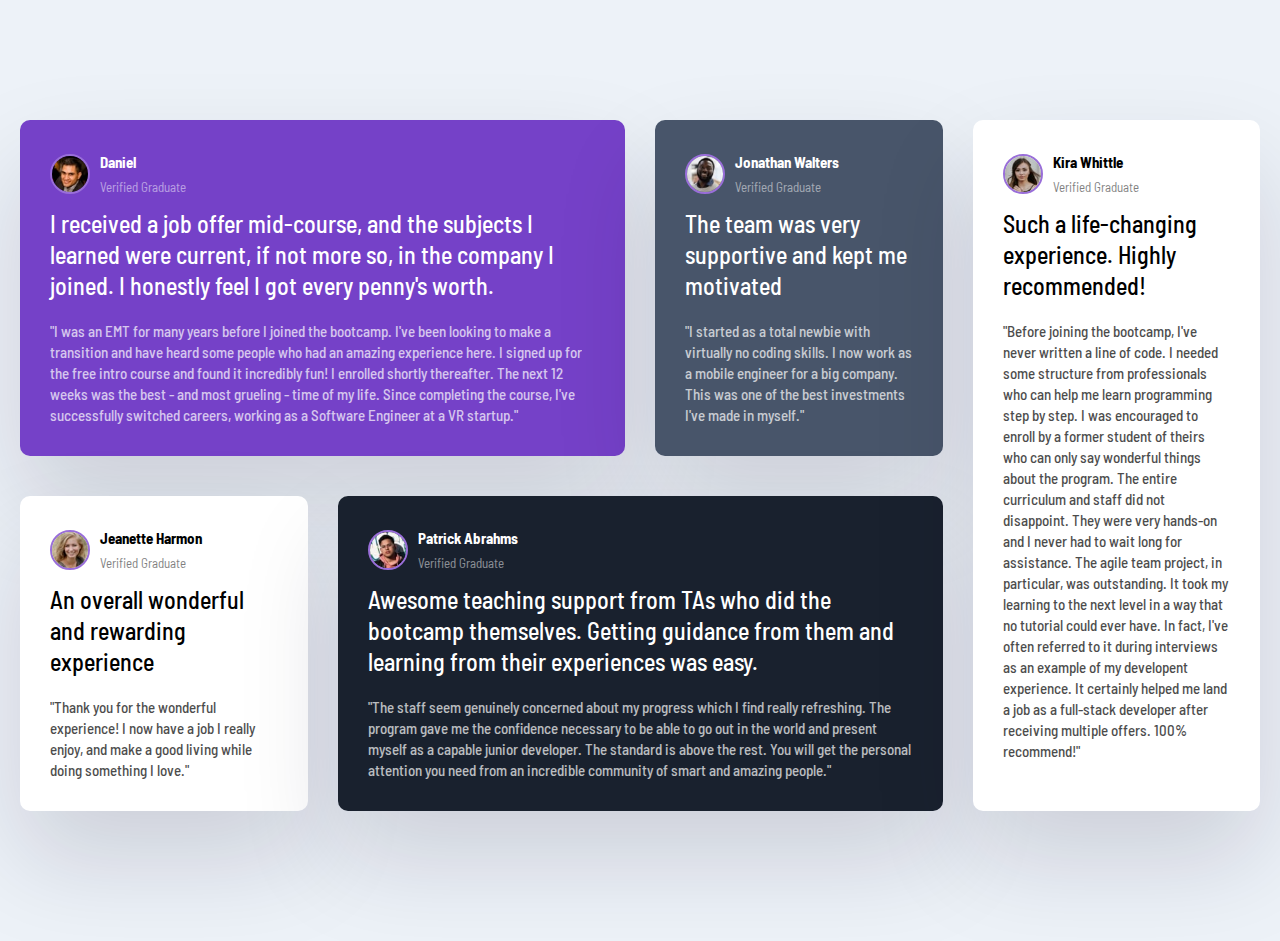
==== index.html @ ffb47e46 "$testimonials branch" ====
<!DOCTYPE html>
<html lang="en">
  <head>
    <meta charset="UTF-8" />
    <meta http-equiv="X-UA-Compatible" content="IE=edge" />
    <meta name="viewport" content="width=device-width, initial-scale=1.0" />
    <link rel="stylesheet" href="index.css" />
    <title>Testimonials</title>
  </head>
  <body>
    <div class="testimonials">
      <div class="card card--bg-purple">
        <header class="card__header">
          <img src="/testimonials-grid-section-main/images/image-daniel.jpg" class="card__img" alt="" />
          <div>
            <h3>Daniel </h3>
            <p>Verified Graduate</p>
          </div>
        </header>
        <p class="card__lead">
          I received a job offer mid-course, and the subjects I learned were
          current, if not more so, in the company I joined. I honestly feel I
          got every penny's worth.
        </p>
        <p class="card__quote">
          "I was an EMT for many years before I joined the bootcamp. I've been
          looking to make a transition and have heard some people who had an
          amazing experience here. I signed up for the free intro course and
          found it incredibly fun! I enrolled shortly thereafter. The next 12
          weeks was the best - and most grueling - time of my life. Since
          completing the course, I've successfully switched careers, working as
          a Software Engineer at a VR startup."
        </p>
      </div>

      <div class="card card--bg-gray-blue">
        <header class="card__header">
          <img src="/testimonials-grid-section-main/images/image-jonathan.jpg" class="card__img" alt="" />
          <div>
            <h3>Jonathan Walters</h3>
            <p>Verified Graduate</p>
          </div>
        </header>
        <p class="card__lead">
          The team was very supportive and kept me motivated
        </p>
        <p class="card__quote">
          "I started as a total newbie with virtually no coding skills. I now
          work as a mobile engineer for a big company. This was one of the best
          investments I've made in myself."
        </p>
      </div>

      <div class="card">
        <header class="card__header">
          <img src="/testimonials-grid-section-main/images/image-jeanette.jpg" class="card__img" alt="" />
          <div>
            <h3>Jeanette Harmon</h3>
            <p>Verified Graduate</p>
          </div>
        </header>
        <p class="card__lead">An overall wonderful and rewarding experience</p>
        <p class="card__quote">
          "Thank you for the wonderful experience! I now have a job I really
          enjoy, and make a good living while doing something I love."
        </p>
      </div>

      <div class="card card--bg-black-blue">
        <header class="card__header">
          <img src="/testimonials-grid-section-main/images/image-patrick.jpg" class="card__img" alt="" />
          <div>
            <h3>Patrick Abrahms</h3>
            <p>Verified Graduate</p>
          </div>
        </header>
        <p class="card__lead">
          Awesome teaching support from TAs who did the bootcamp themselves.
          Getting guidance from them and learning from their experiences was
          easy.
        </p>
        <p class="card__quote">
          "The staff seem genuinely concerned about my progress which I find
          really refreshing. The program gave me the confidence necessary to be
          able to go out in the world and present myself as a capable junior
          developer. The standard is above the rest. You will get the personal
          attention you need from an incredible community of smart and amazing
          people."
        </p>
      </div>

      <div class="card">
        <header class="card__header">
          <img src="/testimonials-grid-section-main/images/image-kira.jpg" class="card__img" alt="" />
          <div>
            <h3>Kira Whittle</h3>
            <p>Verified Graduate</p>
          </div>
        </header>
        <p class="card__lead">
          Such a life-changing experience. Highly recommended!
        </p>
        <p class="card__quote">
          "Before joining the bootcamp, I've never written a line of code. I
          needed some structure from professionals who can help me learn
          programming step by step. I was encouraged to enroll by a former
          student of theirs who can only say wonderful things about the program.
          The entire curriculum and staff did not disappoint. They were very
          hands-on and I never had to wait long for assistance. The agile team
          project, in particular, was outstanding. It took my learning to the
          next level in a way that no tutorial could ever have. In fact, I've
          often referred to it during interviews as an example of my developent
          experience. It certainly helped me land a job as a full-stack
          developer after receiving multiple offers. 100% recommend!"
        </p>
      </div>
    </div>
  </body>
</html>
---- index.css ----
@import url('https://fonts.googleapis.com/css2?family=Barlow+Semi+Condensed:wght@200;300;400;700&display=swap');

* {
  box-sizing: border-box;
  margin: 0;
  padding: 0;
}

body {
  background: #edf2f8;
  font-family: 'Barlow Semi Condensed', sans-serif;
  line-height: 1.7;
  font-size: 13px;
}

.testimonials {
  max-width: 1440px;
  margin: 100px auto;
  padding: 20px;
  display: grid;
  grid-template-columns: repeat(4, 1fr);
  gap: 30px;
}

.card {
  background: #fff;
  border-radius: 10px;
  padding: 30px;
  box-shadow: rgba(17, 12, 46, 0.15) 0px 48px 100px 0px;
  margin-bottom: 10px;
}

.card__header {
  display: flex;
  align-items: center;
  margin-bottom: 10px;
}

.card__header h3 {
  font-size: 15px;
}

.card__header p {
  opacity: 50%;
}

.card__img {
  width: 40px;
  height: 40px;
  border-radius: 50%;
  border: 2px solid #996ed9;
  margin-right: 10px;
}

.card__lead {
  font-size: 1.5rem;
  font-weight: 500;
  line-height: 1.3;
  margin-bottom: 20px;
}

.card__quote {
  font-size: 15px;
  font-weight: 500;
  line-height: 1.4;
  opacity: 70%;
}

.card--bg-purple {
  background: hsl(263, 55%, 52%);
  color: #fff;
  background-image: url('./images/bg-pattern-quotation.svg');
  background-repeat: no-repeat;
  background-position: top 10px right 100px;
}

.card--bg-gray-blue {
  background: hsl(217, 19%, 35%);
  color: #fff;
}

.card--bg-black-blue {
  background: hsl(219, 29%, 14%);
  color: #fff;
}

.card:nth-of-type(1) {
  grid-column: 1 / 3;
}

.card:nth-of-type(4) {
  grid-column: 2 / 4;
  grid-row: 2;
}

.card:nth-of-type(5) {
  grid-column: 4;
  grid-row: 1 / 3;
}

footer {
  text-align: center;
}

@media (max-width: 768px) {
  .testimonials {
    grid-template-columns: 1fr;
    width: 100%;
  }

  .card:nth-of-type(1) {
    grid-column: 1;
  }

  .card:nth-of-type(4) {
    grid-column: 1;
    grid-row: 4;
  }

  .card:nth-of-type(5) {
    grid-column: 1;
    grid-row: 5;
  }
}
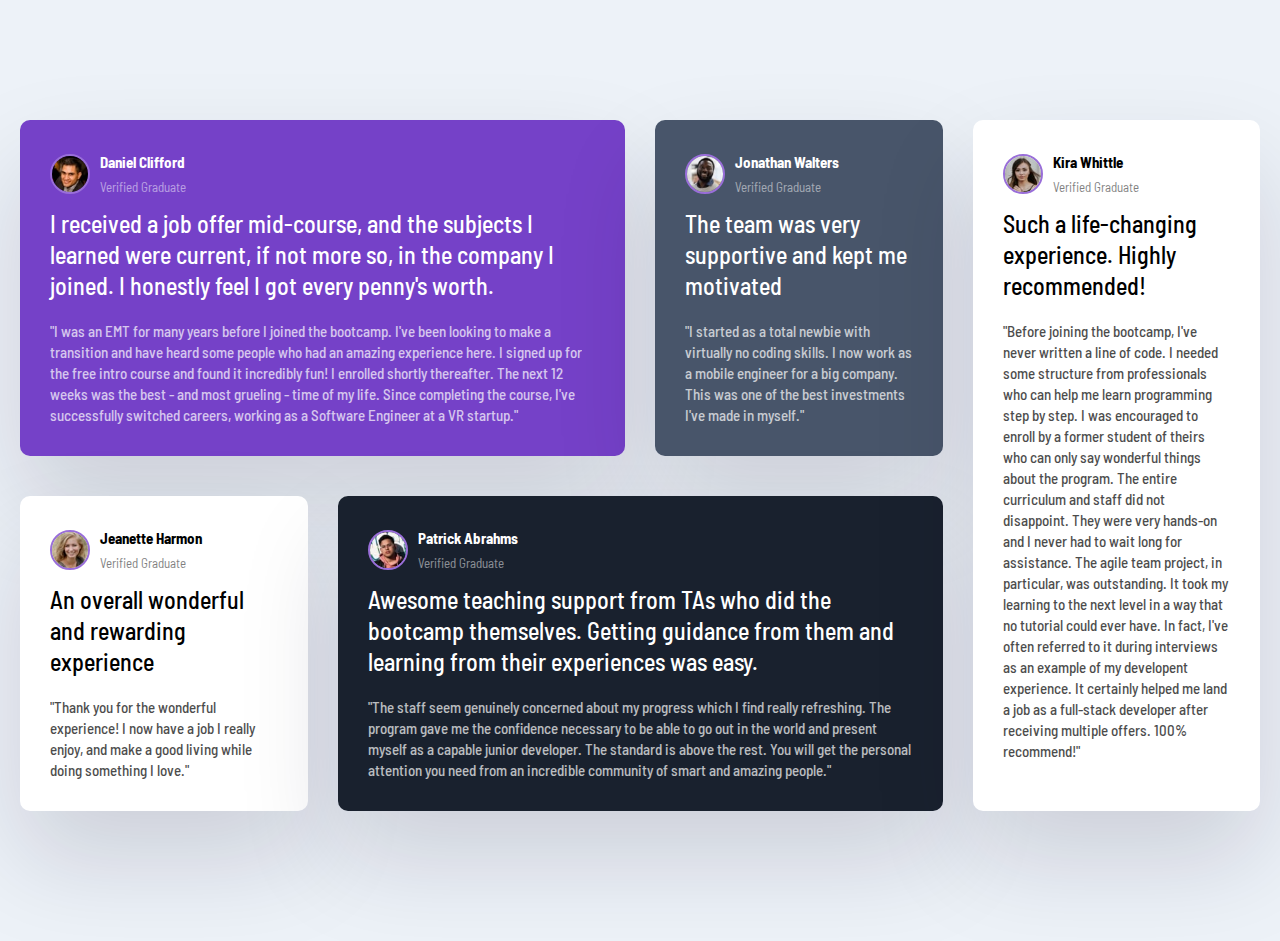
==== commit d9d63bba: "Update index.html" ====
--- a/index.html
+++ b/index.html
@@ -11,9 +11,9 @@
     <div class="testimonials">
       <div class="card card--bg-purple">
         <header class="card__header">
-          <img src="/testimonials-grid-section-main/images/image-daniel.jpg" class="card__img" alt="" />
+          <img src="testimonials-grid-section-main/images/image-daniel.jpg" class="card__img" alt="" />
           <div>
-            <h3>Daniel </h3>
+            <h3>Daniel Clifford </h3>
             <p>Verified Graduate</p>
           </div>
         </header>
@@ -116,4 +116,4 @@
       </div>
     </div>
   </body>
-</html>+</html>
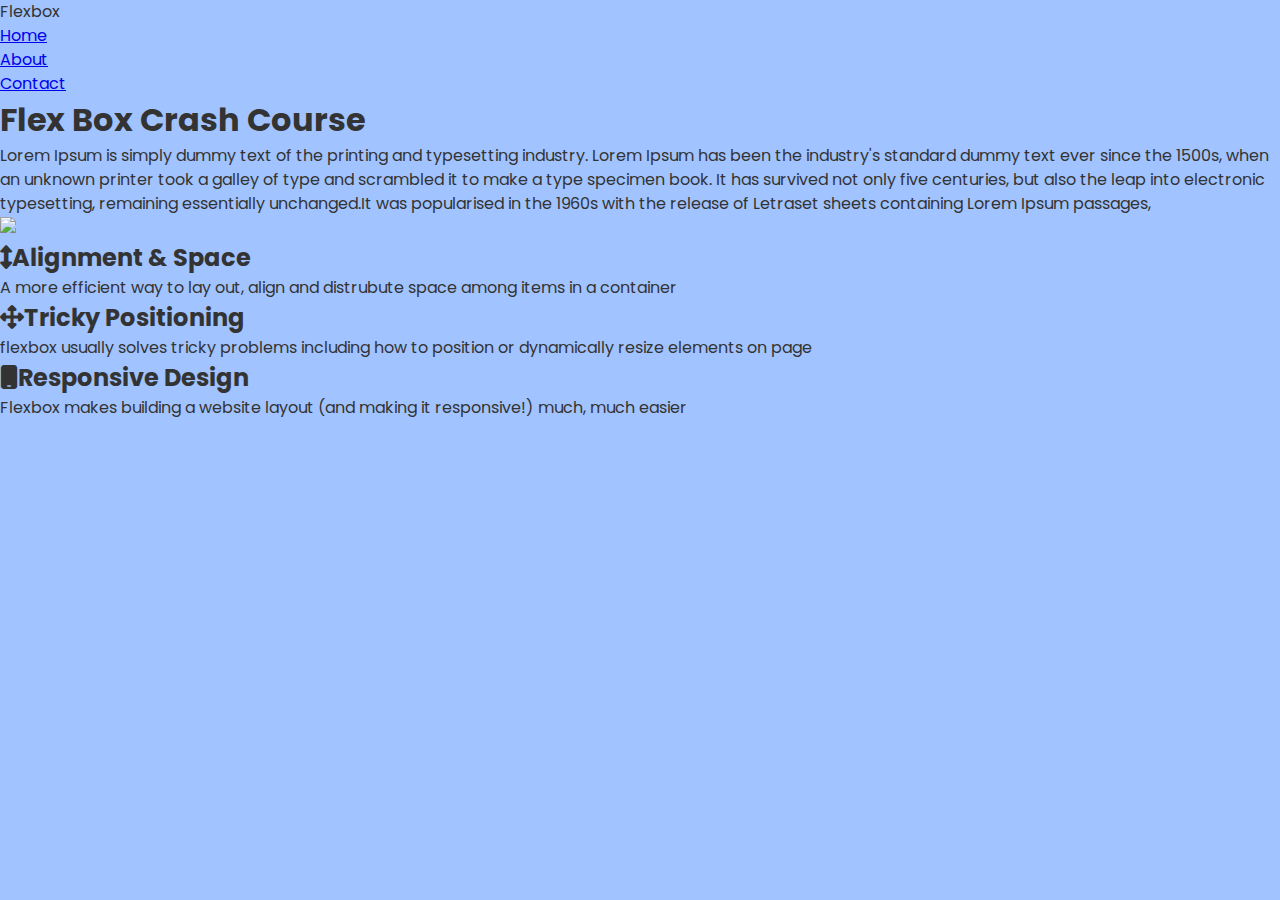
==== commit a90032cf: "$flexbox branch" ====
--- a/index.html
+++ b/index.html
@@ -1,119 +1,62 @@
 <!DOCTYPE html>
 <html lang="en">
+
   <head>
-    <meta charset="UTF-8" />
-    <meta http-equiv="X-UA-Compatible" content="IE=edge" />
-    <meta name="viewport" content="width=device-width, initial-scale=1.0" />
-    <link rel="stylesheet" href="index.css" />
-    <title>Testimonials</title>
+    <meta charset="UTF-8">
+    <meta name="viewport" content="width=device-width, initial-scale=1.0">
+    <link rel="stylesheet" href="https://cdnjs.cloudflare.com/ajax/libs/font-awesome/6.4.2/css/all.min.css">
+    <link rel="stylesheet" href="index.css">
+    <title>Flex-Box-practice</title>
   </head>
+
   <body>
-    <div class="testimonials">
-      <div class="card card--bg-purple">
-        <header class="card__header">
-          <img src="testimonials-grid-section-main/images/image-daniel.jpg" class="card__img" alt="" />
-          <div>
-            <h3>Daniel Clifford </h3>
-            <p>Verified Graduate</p>
-          </div>
-        </header>
-        <p class="card__lead">
-          I received a job offer mid-course, and the subjects I learned were
-          current, if not more so, in the company I joined. I honestly feel I
-          got every penny's worth.
-        </p>
-        <p class="card__quote">
-          "I was an EMT for many years before I joined the bootcamp. I've been
-          looking to make a transition and have heard some people who had an
-          amazing experience here. I signed up for the free intro course and
-          found it incredibly fun! I enrolled shortly thereafter. The next 12
-          weeks was the best - and most grueling - time of my life. Since
-          completing the course, I've successfully switched careers, working as
-          a Software Engineer at a VR startup."
-        </p>
+    <nav class="navbar">
+      <div class="container">
+        <div class="logo">Flexbox</div>
+        <ul class="nav">
+          <li><a href="#">Home</a></li>
+          <li><a href="#">About</a></li>
+          <li><a href="#">Contact</a></li>
+        </ul>
       </div>
+    </nav>
+    <header class="header">
+      <dev class="container">
+        <div>
+          <h1>Flex Box Crash Course</h1>
+          <p>Lorem Ipsum is simply dummy text of the printing and typesetting industry.
+            Lorem Ipsum has been the industry's standard dummy text ever since the 1500s,
+            when an unknown printer took a galley of type and scrambled it to make a type specimen book.
+            It has survived not only five centuries, but also the leap into electronic typesetting,
+            remaining essentially unchanged.It was popularised in the 1960s with the release of Letraset
+            sheets containing Lorem Ipsum passages,
+          </p>
+        </div>
+        <img src="https://github.com/waseemofficial/DSA_Python/blob/main/Images/github_logo_blue.png" />
+      </dev>
+    </header>
+    <section class="boxes">
+      <div class="container">
+        <div class="box">
+          <h2><i class="fas fa-arrows-alt-v"></i>Alignment & Space</h2>
+          <p>A more efficient way to lay out, align
+            and distrubute space among items in a container
+          </p>
+        </div>
+        <div class="box">
+          <h2><i class="fas fa-arrows-alt"></i>Tricky Positioning</h2>
+          <p>flexbox usually solves tricky problems including how to position or
+            dynamically resize elements on page
+          </p>
+        </div>
+        <div class="box">
+          <h2><i class="fas fa-mobile"></i>Responsive Design</h2>
+          <p>Flexbox makes building a website layout (and making it responsive!)
+            much, much easier
+          </p>
+        </div>
+      </div>
+    </section>
+  </body>
 
-      <div class="card card--bg-gray-blue">
-        <header class="card__header">
-          <img src="/testimonials-grid-section-main/images/image-jonathan.jpg" class="card__img" alt="" />
-          <div>
-            <h3>Jonathan Walters</h3>
-            <p>Verified Graduate</p>
-          </div>
-        </header>
-        <p class="card__lead">
-          The team was very supportive and kept me motivated
-        </p>
-        <p class="card__quote">
-          "I started as a total newbie with virtually no coding skills. I now
-          work as a mobile engineer for a big company. This was one of the best
-          investments I've made in myself."
-        </p>
-      </div>
-
-      <div class="card">
-        <header class="card__header">
-          <img src="/testimonials-grid-section-main/images/image-jeanette.jpg" class="card__img" alt="" />
-          <div>
-            <h3>Jeanette Harmon</h3>
-            <p>Verified Graduate</p>
-          </div>
-        </header>
-        <p class="card__lead">An overall wonderful and rewarding experience</p>
-        <p class="card__quote">
-          "Thank you for the wonderful experience! I now have a job I really
-          enjoy, and make a good living while doing something I love."
-        </p>
-      </div>
-
-      <div class="card card--bg-black-blue">
-        <header class="card__header">
-          <img src="/testimonials-grid-section-main/images/image-patrick.jpg" class="card__img" alt="" />
-          <div>
-            <h3>Patrick Abrahms</h3>
-            <p>Verified Graduate</p>
-          </div>
-        </header>
-        <p class="card__lead">
-          Awesome teaching support from TAs who did the bootcamp themselves.
-          Getting guidance from them and learning from their experiences was
-          easy.
-        </p>
-        <p class="card__quote">
-          "The staff seem genuinely concerned about my progress which I find
-          really refreshing. The program gave me the confidence necessary to be
-          able to go out in the world and present myself as a capable junior
-          developer. The standard is above the rest. You will get the personal
-          attention you need from an incredible community of smart and amazing
-          people."
-        </p>
-      </div>
-
-      <div class="card">
-        <header class="card__header">
-          <img src="/testimonials-grid-section-main/images/image-kira.jpg" class="card__img" alt="" />
-          <div>
-            <h3>Kira Whittle</h3>
-            <p>Verified Graduate</p>
-          </div>
-        </header>
-        <p class="card__lead">
-          Such a life-changing experience. Highly recommended!
-        </p>
-        <p class="card__quote">
-          "Before joining the bootcamp, I've never written a line of code. I
-          needed some structure from professionals who can help me learn
-          programming step by step. I was encouraged to enroll by a former
-          student of theirs who can only say wonderful things about the program.
-          The entire curriculum and staff did not disappoint. They were very
-          hands-on and I never had to wait long for assistance. The agile team
-          project, in particular, was outstanding. It took my learning to the
-          next level in a way that no tutorial could ever have. In fact, I've
-          often referred to it during interviews as an example of my developent
-          experience. It certainly helped me land a job as a full-stack
-          developer after receiving multiple offers. 100% recommend!"
-        </p>
-      </div>
-    </div>
-  </body>
-</html>
+</html>--- a/index.css
+++ b/index.css
@@ -1,124 +1,14 @@
-@import url('https://fonts.googleapis.com/css2?family=Barlow+Semi+Condensed:wght@200;300;400;700&display=swap');
+@import url('https://fonts.googleapis.com/css2?family=Poppins:wght@400;700&display=swap');
 
-* {
-  box-sizing: border-box;
-  margin: 0;
-  padding: 0;
+*{
+  box-sizing:border-box;
+  margin:0;
+  padding:0;
 }
-
-body {
-  background: #edf2f8;
-  font-family: 'Barlow Semi Condensed', sans-serif;
-  line-height: 1.7;
-  font-size: 13px;
+body{
+  font-family: 'Poppins', 'sans-serif';
+  font-size:16px;
+  line-height:1.5;
+  color:#333;
+  background-color: #a1c3ff ;
 }
-
-.testimonials {
-  max-width: 1440px;
-  margin: 100px auto;
-  padding: 20px;
-  display: grid;
-  grid-template-columns: repeat(4, 1fr);
-  gap: 30px;
-}
-
-.card {
-  background: #fff;
-  border-radius: 10px;
-  padding: 30px;
-  box-shadow: rgba(17, 12, 46, 0.15) 0px 48px 100px 0px;
-  margin-bottom: 10px;
-}
-
-.card__header {
-  display: flex;
-  align-items: center;
-  margin-bottom: 10px;
-}
-
-.card__header h3 {
-  font-size: 15px;
-}
-
-.card__header p {
-  opacity: 50%;
-}
-
-.card__img {
-  width: 40px;
-  height: 40px;
-  border-radius: 50%;
-  border: 2px solid #996ed9;
-  margin-right: 10px;
-}
-
-.card__lead {
-  font-size: 1.5rem;
-  font-weight: 500;
-  line-height: 1.3;
-  margin-bottom: 20px;
-}
-
-.card__quote {
-  font-size: 15px;
-  font-weight: 500;
-  line-height: 1.4;
-  opacity: 70%;
-}
-
-.card--bg-purple {
-  background: hsl(263, 55%, 52%);
-  color: #fff;
-  background-image: url('./images/bg-pattern-quotation.svg');
-  background-repeat: no-repeat;
-  background-position: top 10px right 100px;
-}
-
-.card--bg-gray-blue {
-  background: hsl(217, 19%, 35%);
-  color: #fff;
-}
-
-.card--bg-black-blue {
-  background: hsl(219, 29%, 14%);
-  color: #fff;
-}
-
-.card:nth-of-type(1) {
-  grid-column: 1 / 3;
-}
-
-.card:nth-of-type(4) {
-  grid-column: 2 / 4;
-  grid-row: 2;
-}
-
-.card:nth-of-type(5) {
-  grid-column: 4;
-  grid-row: 1 / 3;
-}
-
-footer {
-  text-align: center;
-}
-
-@media (max-width: 768px) {
-  .testimonials {
-    grid-template-columns: 1fr;
-    width: 100%;
-  }
-
-  .card:nth-of-type(1) {
-    grid-column: 1;
-  }
-
-  .card:nth-of-type(4) {
-    grid-column: 1;
-    grid-row: 4;
-  }
-
-  .card:nth-of-type(5) {
-    grid-column: 1;
-    grid-row: 5;
-  }
-}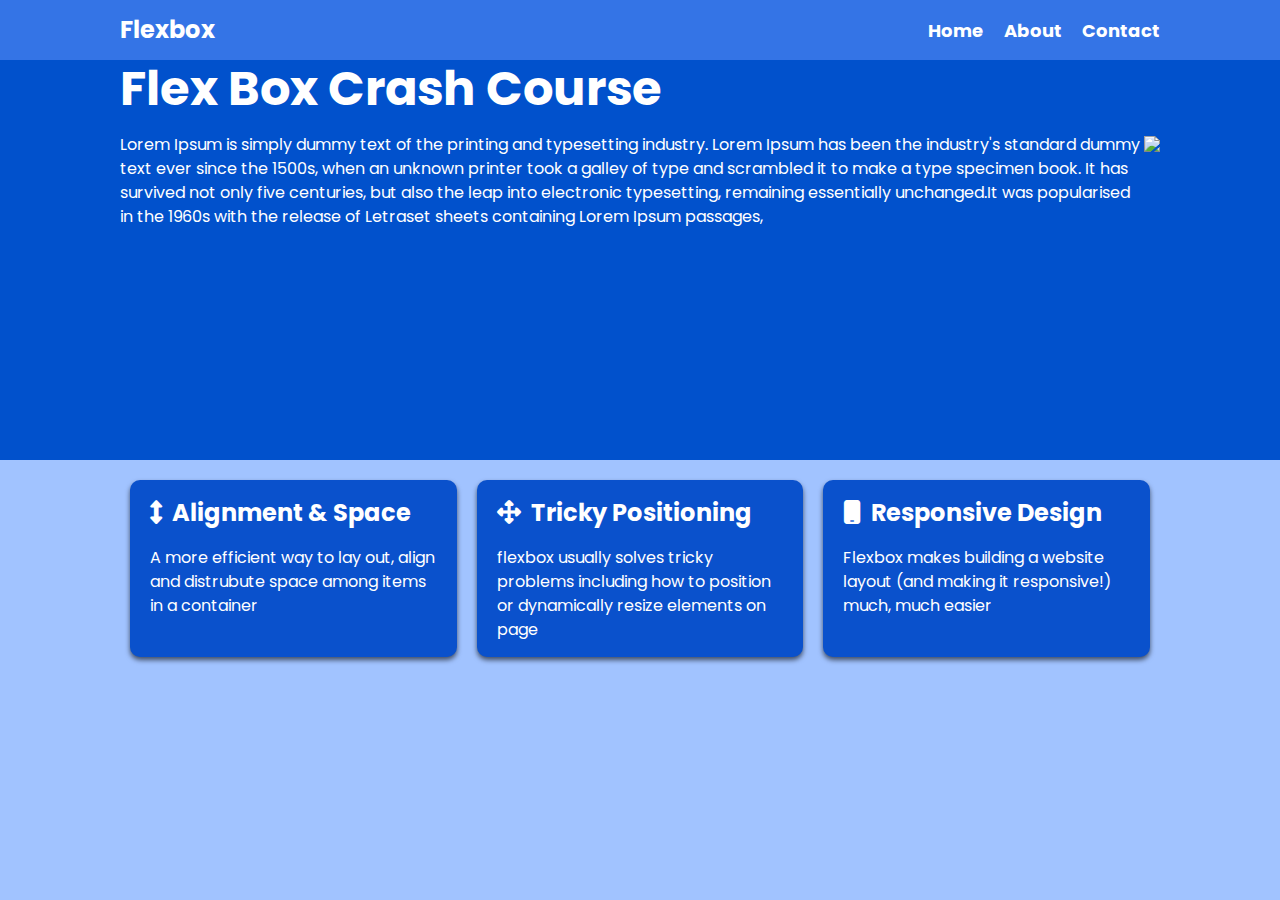
==== commit e7403d04: "$gsap test" ====
--- a/index.html
+++ b/index.html
@@ -57,6 +57,10 @@
         </div>
       </div>
     </section>
+    <script src="https://cdnjs.cloudflare.com/ajax/libs/gsap/3.12.2/gsap.min.js"
+      integrity="sha512-16esztaSRplJROstbIIdwX3N97V1+pZvV33ABoG1H2OyTttBxEGkTsoIVsiP1iaTtM8b3+hu2kB6pQ4Clr5yug=="
+      crossorigin="anonymous" referrerpolicy="no-referrer"></script>
+    <script src="gsap.js"></script>
   </body>
 
 </html>--- a/index.css
+++ b/index.css
@@ -1,14 +1,124 @@
-@import url('https://fonts.googleapis.com/css2?family=Poppins:wght@400;700&display=swap');
+@import url("https://fonts.googleapis.com/css2?family=Poppins:wght@400;700&display=swap");
 
-*{
-  box-sizing:border-box;
-  margin:0;
-  padding:0;
+* {
+  box-sizing: border-box;
+  margin: 0;
+  padding: 0;
 }
-body{
-  font-family: 'Poppins', 'sans-serif';
-  font-size:16px;
-  line-height:1.5;
-  color:#333;
-  background-color: #a1c3ff ;
+body {
+  font-family: "Poppins", "sans-serif";
+  font-size: 16px;
+  line-height: 1.5;
+  color: #333;
+  background-color: #a1c3ff;
 }
+
+img {
+  max-width: 100%;
+}
+
+h1,
+h2 {
+  margin-bottom: 15px;
+}
+
+ul {
+  list-style-type: none;
+}
+
+.container {
+  max-width: 1100px;
+  margin: 0 auto;
+  padding: 0 30px;
+}
+
+.navbar {
+  background: #3474e6;
+  color: #fff;
+  height: 60px;
+}
+
+.navbar .logo {
+  font-size: x-large;
+  font-weight: bold;
+}
+
+.navbar a {
+  color: #fff;
+  text-decoration: none;
+  font-size: 18px;
+  font-weight: bold;
+}
+
+.navbar a:hover {
+  color: lightblue;
+}
+
+.navbar .container {
+  display: flex;
+  justify-content: space-between;
+  align-items: center;
+  height: 100%;
+}
+
+.navbar ul {
+  display: flex;
+}
+
+.navbar ul li {
+  margin-left: 20px;
+}
+
+.header {
+  background-color: #0151cc;
+  color: #fff;
+  min-height: 400px;
+}
+
+.header h1 {
+  font-size: 3rem;
+  font-weight: bold;
+  line-height: 1.2;
+}
+
+.header img {
+  max-width: 400px;
+}
+
+.header .container {
+  display: flex;
+  align-items: center;
+  justify-content: space-between;
+}
+
+.boxes .container {
+  display: flex;
+  justify-content: space-between;
+}
+
+.box {
+  flex: 1;
+  background: #0a51cc;
+  color: #fff;
+  border-radius: 10px;
+  margin: 20px 10px;
+  box-shadow: 0 3px 5px rgba(0, 0, 0, 0.6);
+  padding: 15px 20px;
+}
+
+.box i {
+  margin-right: 10px;
+}
+
+@media (max-width: 768px) {
+  .header .container {
+    flex-direction: column;
+    padding-top: 20px;
+    text-align: center;
+  }
+
+  .boxes .container {
+    display: block;
+    text-align: center;
+  }
+}
